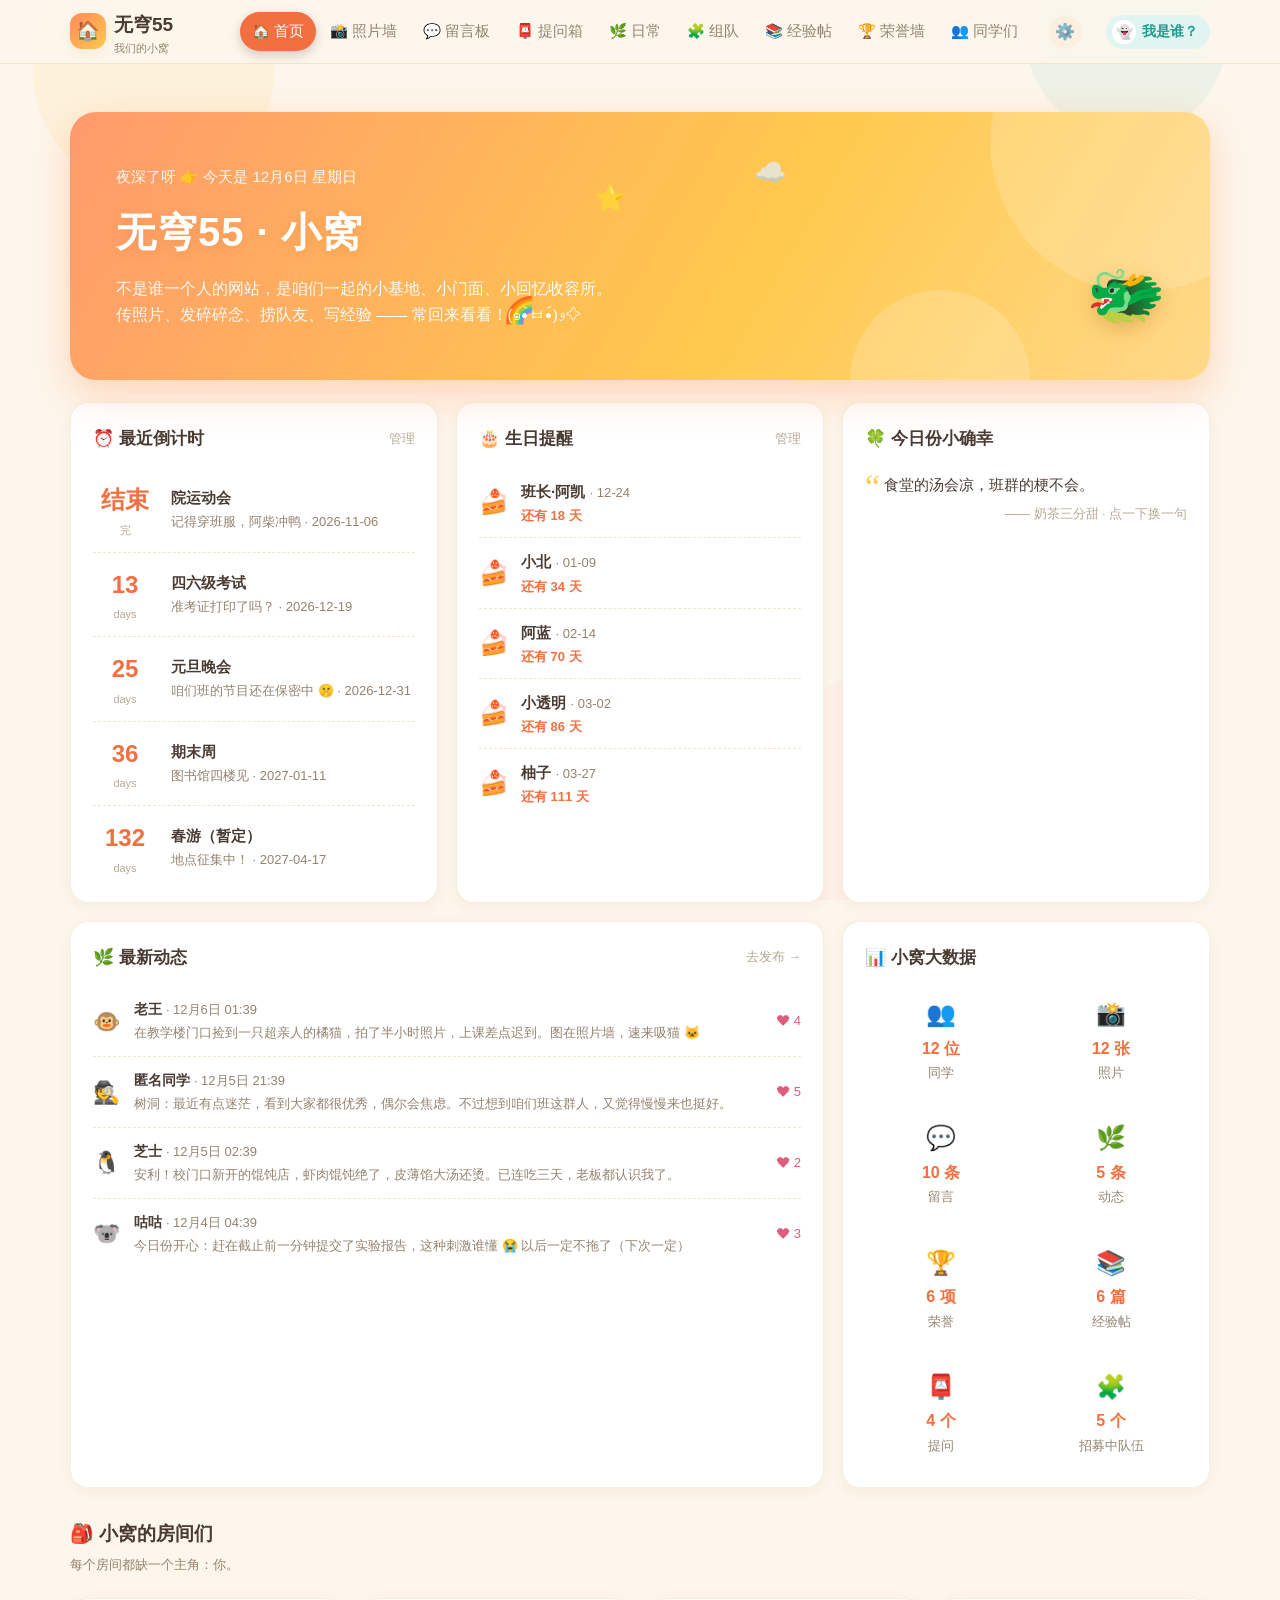
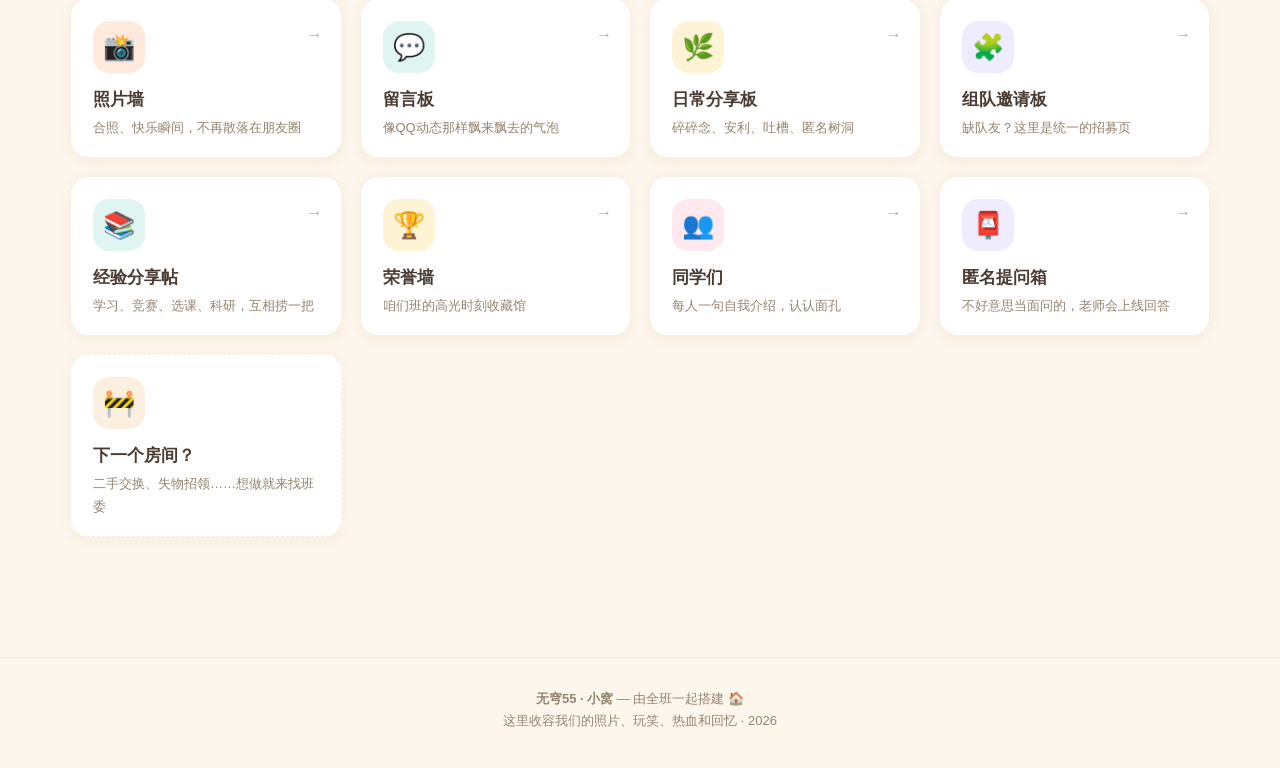
==== index.html @ aca1d526 "🎉 无穹55小窝 v1：照片墙/留言板/提问箱/日常/组队/经验帖/荣誉墙/成员墙 + 个性化主题" ====
<!DOCTYPE html>
<html lang="zh-CN">
<head>
<meta charset="UTF-8">
<meta name="viewport" content="width=device-width, initial-scale=1.0">
<title>无穹55 · 小窝 🏠</title>
<meta name="description" content="无穹55班班级网站：照片墙、留言板、日常分享、组队招募、经验分享、荣誉墙">
<link rel="icon" href="data:image/svg+xml,<svg xmlns='http://www.w3.org/2000/svg' viewBox='0 0 100 100'><text y='.9em' font-size='90'>🏠</text></svg>">
<link rel="stylesheet" href="css/style.css">
<script src="js/theme.js"></script>
</head>
<body data-page="index">

<nav class="nav">
  <div class="nav-inner">
    <div class="logo">
      <span class="logo-ico">🏠</span>
      <span>无穹55<small>我们的小窝</small></span>
    </div>
    <button class="nav-toggle" aria-label="菜单">☰</button>
    <div class="nav-links">
      <a href="index.html" data-nav="index">🏠 首页</a>
      <a href="photos.html" data-nav="photos">📸 照片墙</a>
      <a href="messages.html" data-nav="messages">💬 留言板</a>
      <a href="askbox.html" data-nav="ask">📮 提问箱</a>
      <a href="daily.html" data-nav="daily">🌿 日常</a>
      <a href="teams.html" data-nav="teams">🧩 组队</a>
      <a href="experience.html" data-nav="experience">📚 经验帖</a>
      <a href="honors.html" data-nav="honors">🏆 荣誉墙</a>
      <a href="members.html" data-nav="members">👥 同学们</a>
    </div>
    <button class="nav-gear" id="navGear" title="个性化">⚙️</button>
    <button class="nav-me" id="navMe"></button>
  </div>
</nav>

<div class="wrap">

  <!-- Hero -->
  <section class="hero">
    <div class="hi" id="heroHi">同学你好呀 👋</div>
    <h1>无穹55 · 小窝</h1>
    <p>不是谁一个人的网站，是咱们一起的小基地、小门面、小回忆收容所。<br>
    传照片、发碎碎念、捞队友、写经验 —— 常回来看看！(๑•̀ㅂ•́)و✧</p>
    <span class="hero-dragon" title="摸摸我">🐲</span>
    <div class="hero-stickers">
      <span style="left:46%;top:24%;animation-delay:.4s">⭐</span>
      <span style="left:60%;top:14%;animation-delay:1.2s">☁️</span>
      <span style="left:38%;bottom:18%;animation-delay:.8s">🌈</span>
    </div>
  </section>

  <!-- Widgets -->
  <div class="home-grid">
    <div class="card widget col-4">
      <h3>⏰ 最近倒计时 <a class="more" href="#" id="manageEvents">管理</a></h3>
      <div id="cdList"></div>
    </div>
    <div class="card widget col-4">
      <h3>🎂 生日提醒 <a class="more" href="#" id="manageBirthdays">管理</a></h3>
      <div id="bdList"></div>
    </div>
    <div class="card widget col-4" id="quoteCard">
      <h3>🍀 今日份小确幸</h3>
      <div class="quote" id="quoteText"></div>
    </div>

    <div class="card widget col-8">
      <h3>🌿 最新动态 <a class="more" href="daily.html">去发布 →</a></h3>
      <div id="latestFeed"></div>
    </div>
    <div class="card widget col-4">
      <h3>📊 小窝大数据</h3>
      <div class="boards" style="grid-template-columns:1fr 1fr;margin-top:4px" id="statsGrid"></div>
    </div>
  </div>

  <!-- 板块入口 -->
  <h3 style="margin:30px 0 4px;font-size:19px">🎒 小窝的房间们</h3>
  <p class="muted small" style="margin-bottom:0">每个房间都缺一个主角：你。</p>
  <div class="boards">
    <a class="board-card" href="photos.html">
      <div class="bico" style="background:var(--primary-soft)">📸</div>
      <h3>照片墙</h3><p>合照、快乐瞬间，不再散落在朋友圈</p>
      <span class="arrow">→</span>
    </a>
    <a class="board-card" href="messages.html">
      <div class="bico" style="background:var(--teal-soft)">💬</div>
      <h3>留言板</h3><p>像QQ动态那样飘来飘去的气泡</p>
      <span class="arrow">→</span>
    </a>
    <a class="board-card" href="daily.html">
      <div class="bico" style="background:var(--yellow-soft)">🌿</div>
      <h3>日常分享板</h3><p>碎碎念、安利、吐槽、匿名树洞</p>
      <span class="arrow">→</span>
    </a>
    <a class="board-card" href="teams.html">
      <div class="bico" style="background:var(--violet-soft)">🧩</div>
      <h3>组队邀请板</h3><p>缺队友？这里是统一的招募页</p>
      <span class="arrow">→</span>
    </a>
    <a class="board-card" href="experience.html">
      <div class="bico" style="background:var(--teal-soft)">📚</div>
      <h3>经验分享帖</h3><p>学习、竞赛、选课、科研，互相捞一把</p>
      <span class="arrow">→</span>
    </a>
    <a class="board-card" href="honors.html">
      <div class="bico" style="background:var(--yellow-soft)">🏆</div>
      <h3>荣誉墙</h3><p>咱们班的高光时刻收藏馆</p>
      <span class="arrow">→</span>
    </a>
    <a class="board-card" href="members.html">
      <div class="bico" style="background:var(--pink-soft)">👥</div>
      <h3>同学们</h3><p>每人一句自我介绍，认认面孔</p>
      <span class="arrow">→</span>
    </a>
    <a class="board-card" href="askbox.html">
      <div class="bico" style="background:var(--violet-soft)">📮</div>
      <h3>匿名提问箱</h3><p>不好意思当面问的，老师会上线回答</p>
      <span class="arrow">→</span>
    </a>
    <div class="board-card" style="border-style:dashed;cursor:default">
      <div class="bico" style="background:var(--bg-2)">🚧</div>
      <h3>下一个房间？</h3><p>二手交换、失物招领……想做就来找班委</p>
    </div>
  </div>
</div>

<footer class="footer">
  <b>无穹55 · 小窝</b> — 由全班一起搭建 🏠<br>
  这里收容我们的照片、玩笑、热血和回忆 · <span id="year"></span>
</footer>

<script src="js/common.js"></script>
<script src="js/seed.js"></script>
<script>
/* ---------- 首页逻辑 ---------- */
const QUOTES = [
  ['今天也是被同学们治愈的一天。', '—— 某个潜水员'],
  ['DDL是第一生产力，但朋友是第一续航力。', '—— 咕咕'],
  ['无穹无穹，上下求索，五十五人，一路同行。', '—— 班徽背面（瞎编的）'],
  ['食堂的汤会凉，班群的梗不会。', '—— 奶茶三分甜'],
  ['只要有人在，教室后排也发光。', '—— 老王'],
  ['慢慢来，比较快。', '—— 树洞'],
  ['今天进组打比赛，明天一起领奖状。', '—— 阿北'],
  ['无穹55：我们不是55个人，是1个班。', '—— 班长·阿凯'],
];

function renderHero(){
  const me = getMe();
  const el = document.getElementById('heroHi');
  const now = new Date(), h = now.getHours();
  const hello = h < 6 ? '夜深了' : h < 11 ? '早上好' : h < 14 ? '中午好' : h < 18 ? '下午好' : '晚上好';
  const wk = ['日','一','二','三','四','五','六'][now.getDay()];
  el.textContent = `${hello}呀${me ? '，' + me.name : ''} 👉 今天是 ${now.getMonth()+1}月${now.getDate()}日 星期${wk}`;
}

function renderCountdown(){
  const evs = WQ.get('events', []);
  const box = document.getElementById('cdList');
  if (!evs.length){ box.innerHTML = `<div class="empty" style="padding:24px"><span class="e-ico">📅</span>还没有日程，点右上角"管理"加一个</div>`; return; }
  box.innerHTML = evs.slice(0,5).map(e => {
    const n = WQ.daysToDate(e.date);
    const num = n > 0 ? n : (n === 0 ? '今' : '结束');
    const unit = n > 0 ? '天后' : (n === 0 ? '天就是' : '啦');
    return `<div class="cd-item">
      <div class="cd-num">${num}<small>${n>=0?'days':'完'}</small></div>
      <div><div class="cd-info">${WQ.esc(e.name)}</div>
      <div class="small muted">${WQ.esc(e.note||'')} · ${e.date}</div></div>
    </div>`;
  }).join('');
}

function renderBirthdays(){
  const bds = WQ.get('birthdays', []);
  const box = document.getElementById('bdList');
  if (!bds.length){ box.innerHTML = `<div class="empty" style="padding:24px"><span class="e-ico">🎂</span>还没有生日记录</div>`; return; }
  const sorted = bds.map(b => ({ ...b, days: WQ.daysUntil(b.date) })).sort((a,b) => a.days - b.days);
  box.innerHTML = sorted.slice(0,5).map(b => `
    <div class="bd-item ${b.days === 0 ? 'today' : ''}">
      <span class="cake">${b.days === 0 ? '🎂' : '🍰'}</span>
      <div style="flex:1">
        <b style="font-size:14.5px">${WQ.esc(b.name)}</b>
        <span class="small muted"> · ${b.date}</span>
        <div class="small" style="color:var(--primary-2);font-weight:600">${
          b.days === 0 ? '🎉 今天生日！快去班群祝福！' :
          b.days === 1 ? '明天就生日啦，悄悄准备一下？' :
          `还有 ${b.days} 天`}</div>
      </div>
    </div>`).join('');
}

function renderQuote(){
  const now = new Date();
  const idx = (now.getFullYear()*372 + now.getMonth()*31 + now.getDate()) % QUOTES.length;
  const [q, from] = QUOTES[idx];
  document.getElementById('quoteText').innerHTML =
    `${WQ.esc(q)}<span class="from">${WQ.esc(from)} · 点一下换一句</span>`;
  document.getElementById('quoteCard').onclick = () => {
    const [q2, f2] = QUOTES[Math.floor(Math.random()*QUOTES.length)];
    document.getElementById('quoteText').innerHTML = `${WQ.esc(q2)}<span class="from">${WQ.esc(f2)}</span>`;
  };
}

function renderLatest(){
  const list = WQ.get('daily', []);
  const box = document.getElementById('latestFeed');
  if (!list.length){ box.innerHTML = `<div class="empty" style="padding:24px"><span class="e-ico">🌿</span>还没有动态，去发第一条！</div>`; return; }
  box.innerHTML = [...list].sort((a,b)=>b.ts-a.ts).slice(0,4).map(p => `
    <div class="cd-item" style="cursor:default">
      <span style="font-size:22px">${p.anon ? '🕵️' : WQ.avatarOf(p.by)}</span>
      <div style="flex:1;min-width:0">
        <div style="font-size:14px;font-weight:600">${p.anon ? '匿名同学' : WQ.esc(p.by)}
          <span class="small muted" style="font-weight:400"> · ${WQ.fmt(p.ts)}</span></div>
        <div class="small muted" style="display:-webkit-box;-webkit-line-clamp:2;-webkit-box-orient:vertical;overflow:hidden">${WQ.esc(p.text)}</div>
      </div>
      <span class="small" style="color:#E05C7E">❤ ${p.likes.length}</span>
    </div>`).join('');
}

function renderStats(){
  const items = [
    ['👥', WQ.get('members',[]).length + ' 位', '同学'],
    ['📸', WQ.get('photos',[]).length + ' 张', '照片'],
    ['💬', WQ.get('messages',[]).length + ' 条', '留言'],
    ['🌿', WQ.get('daily',[]).length + ' 条', '动态'],
    ['🏆', WQ.get('honors',[]).length + ' 项', '荣誉'],
    ['📚', WQ.get('xposts',[]).length + ' 篇', '经验帖'],
    ['📮', WQ.get('askbox',[]).length + ' 个', '提问'],
    ['🧩', WQ.get('teams',[]).length + ' 个', '招募中队伍'],
  ];
  document.getElementById('statsGrid').innerHTML = items.map(([e,n,l]) => `
    <div style="text-align:center;padding:8px 4px">
      <div style="font-size:24px">${e}</div>
      <div style="font-weight:800;color:var(--primary-2)">${n}</div>
      <div class="small muted">${l}</div>
    </div>`).join('');
}

/* ---- 倒计时 / 生日 管理 ---- */
function openManage(kind){
  const isEv = kind === 'events';
  const data = WQ.get(kind, []);
  const mask = document.createElement('div');
  mask.className = 'modal-mask show';
  mask.innerHTML = `
  <div class="modal">
    <h3>${isEv ? '⏰ 管理活动倒计时' : '🎂 管理生日提醒'}</h3>
    <div>${data.map((x, i) => `
      <div style="display:flex;align-items:center;gap:8px;padding:8px 0;border-bottom:1px dashed var(--line)">
        <b style="flex:1">${WQ.esc(x.name)}</b>
        <span class="tag ${isEv ? 't2' : 't1'}">${x.date}</span>
        <button class="btn ghost sm" data-i="${i}">删除</button>
      </div>`).join('') || '<div class="muted small" style="padding:10px 0">暂无记录</div>'}
    </div>
    <div style="display:flex;gap:8px;margin-top:14px">
      <input class="input" id="mngName" placeholder="名称（如：运动会 / 张三）" style="flex:1">
      <input class="input" id="mngDate" placeholder="${isEv ? '2026-12-31' : '01-01'}" style="width:130px">
    </div>
    <div class="m-actions">
      <button class="btn ghost" id="mngClose">关闭</button>
      <button class="btn" id="mngAdd">添加</button>
    </div>
  </div>`;
  document.body.appendChild(mask);
  mask.addEventListener('click', e => { if (e.target === mask) mask.remove(); });
  mask.querySelector('#mngClose').onclick = () => mask.remove();
  mask.querySelectorAll('[data-i]').forEach(b => b.onclick = () => {
    data.splice(+b.dataset.i, 1); WQ.set(kind, data); mask.remove(); openManage(kind); refresh();
  });
  mask.querySelector('#mngAdd').onclick = () => {
    const name = mask.querySelector('#mngName').value.trim();
    const date = mask.querySelector('#mngDate').value.trim();
    if (!name || !date) { toast('名称和日期都要填哦'); return; }
    const ok = isEv ? /^\d{4}-\d{2}-\d{2}$/.test(date) : /^\d{2}-\d{2}$/.test(date);
    if (!ok) { toast(isEv ? '日期格式：2026-12-31' : '日期格式：01-01（月-日）'); return; }
    data.push(isEv ? { name, date, note: '' } : { name, date });
    WQ.set(kind, data); mask.remove(); toast('已添加 ✅'); refresh();
  };
}
function refresh(){ renderCountdown(); renderBirthdays(); renderStats(); renderLatest(); renderHero(); }

document.getElementById('manageEvents').onclick = e => { e.preventDefault(); openManage('events'); };
document.getElementById('manageBirthdays').onclick = e => { e.preventDefault(); openManage('birthdays'); };
document.querySelector('.hero-dragon').addEventListener('click', () => { confetti(40); toast('奶龙：欢迎回家！🐲'); });

document.getElementById('year').textContent = new Date().getFullYear();
renderHero(); renderCountdown(); renderBirthdays(); renderQuote(); renderLatest(); renderStats();
</script>
</body>
</html>
---- css/style.css ----
/* ============================================================
   无穹55 · 小窝  —  清新温馨混合风
   主色：珊瑚橙  辅色：湖水青 / 奶油黄 / 樱花粉
   ============================================================ */
:root{
  --bg:        #FDF6EC;
  --bg-2:      #FBF0DF;
  --card:      rgba(255,255,255,var(--card-alpha,1));
  --ink:       #4A3B32;
  --ink-2:     #94836F;
  --ink-3:     #B8A995;
  --primary:   #FF8A5C;
  --primary-2: #F2703F;
  --primary-soft:#FFE9DD;
  --teal:      #3FB8A8;
  --teal-soft: #E0F5F1;
  --yellow:    #FFC94D;
  --yellow-soft:#FFF3D6;
  --pink:      #FF9EB5;
  --pink-soft:  #FFE9EF;
  --violet:    #9B8CFF;
  --violet-soft:#EFECFF;
  --line:      #F1E4D0;
  --card-line: rgba(241,228,208,.6);
  --field-bg:  #FFFEFB;
  --nav-bg:    rgba(253,246,236,.88);
  --shadow:    0 6px 24px rgba(193,141,90,.13);
  --shadow-sm: 0 3px 12px rgba(193,141,90,.10);
  --radius:    18px;
  --radius-sm: 12px;
  --nav-h:     64px;
}

*{ margin:0; padding:0; box-sizing:border-box; }
html{ scroll-behavior:smooth; }
body{
  font-family:-apple-system,BlinkMacSystemFont,"Segoe UI","PingFang SC","Hiragino Sans GB","Microsoft YaHei","Source Han Sans SC",sans-serif;
  background:var(--bg);
  color:var(--ink);
  line-height:1.7;
  min-height:100vh;
  /* 顶部淡淡的云朵纹理 */
  background-image:
    radial-gradient(circle at 12% 8%, rgba(255,201,77,.10) 0 120px, transparent 121px),
    radial-gradient(circle at 88% 4%, rgba(63,184,168,.08) 0 100px, transparent 101px),
    radial-gradient(circle at 70% 90%, rgba(255,158,181,.07) 0 140px, transparent 141px);
  background-attachment:fixed;
}
img{ max-width:100%; display:block; }
a{ color:var(--primary-2); text-decoration:none; }
::selection{ background:var(--primary-soft); }

/* ---------- 顶部导航 ---------- */
.nav{
  position:sticky; top:0; z-index:100;
  height:var(--nav-h);
  background:var(--nav-bg);
  backdrop-filter:blur(12px);
  -webkit-backdrop-filter:blur(12px);
  border-bottom:1px solid var(--line);
}
.nav-inner{
  max-width:1180px; margin:0 auto; padding:0 20px;
  height:100%; display:flex; align-items:center; gap:18px;
}
.logo{
  display:flex; align-items:center; gap:8px;
  font-weight:800; font-size:19px; color:var(--ink);
  cursor:pointer; user-select:none; white-space:nowrap;
}
.logo .logo-ico{
  width:36px; height:36px; border-radius:12px;
  background:linear-gradient(135deg,var(--primary),var(--yellow));
  display:flex; align-items:center; justify-content:center;
  font-size:19px; box-shadow:var(--shadow-sm);
  transition:transform .3s;
}
.logo:hover .logo-ico{ transform:rotate(-8deg) scale(1.06); }
.logo small{ font-size:11px; color:var(--ink-2); font-weight:500; display:block; line-height:1; margin-top:2px;}
.nav-links{ display:flex; gap:2px; margin-left:auto; align-items:center; }
.nav-links a{
  padding:7px 12px; border-radius:99px;
  color:var(--ink-2); font-size:14.5px; font-weight:500;
  transition:.2s; white-space:nowrap;
}
.nav-links a:hover{ background:var(--primary-soft); color:var(--primary-2); }
.nav-links a.active{ background:var(--primary-2); color:#fff; box-shadow:0 4px 12px rgba(0,0,0,.18); }
.nav-me{
  display:flex; align-items:center; gap:6px; margin-left:6px;
  padding:5px 12px 5px 6px; border-radius:99px;
  background:var(--teal-soft); color:var(--teal-2,#1E9C8D);
  font-size:13.5px; font-weight:600; cursor:pointer; border:none;
  font-family:inherit; transition:.2s;
}
.nav-me:hover{ filter:brightness(.96); }
.nav-me .avatar{
  width:24px;height:24px;border-radius:50%;
  background:#fff; display:flex;align-items:center;justify-content:center;font-size:14px;
}
.nav-toggle{ display:none; margin-left:auto; background:none; border:none; font-size:22px; cursor:pointer; color:var(--ink); }

/* ---------- 通用布局 ---------- */
.wrap{ max-width:1180px; margin:0 auto; padding:28px 20px 80px; }
.page-head{ margin:18px 0 24px; }
.page-head h1{ font-size:30px; font-weight:800; display:flex; align-items:center; gap:10px; }
.page-head .sub{ color:var(--ink-2); margin-top:6px; font-size:14.5px; }
.card{
  background:var(--card); border-radius:var(--radius);
  box-shadow:var(--shadow-sm); border:1px solid var(--card-line);
  backdrop-filter:var(--glass,none);
  -webkit-backdrop-filter:var(--glass,none);
  padding:22px;
}
.grid{ display:grid; gap:18px; }
.muted{ color:var(--ink-2); }
.small{ font-size:13px; }

/* ---------- 按钮 ---------- */
.btn{
  display:inline-flex; align-items:center; justify-content:center; gap:6px;
  border:none; cursor:pointer; font-family:inherit; font-weight:600;
  border-radius:99px; padding:9px 20px; font-size:14.5px;
  background:linear-gradient(135deg,var(--primary),var(--primary-2));
  color:#fff; box-shadow:0 5px 14px rgba(255,138,92,.35);
  transition:transform .15s, box-shadow .15s;
}
.btn:hover{ transform:translateY(-2px); box-shadow:0 8px 20px rgba(255,138,92,.42); }
.btn:active{ transform:scale(.97); }
.btn.ghost{
  background:var(--card); color:var(--ink-2);
  box-shadow:none; border:1.5px solid var(--line);
}
.btn.ghost:hover{ color:var(--primary-2); border-color:var(--primary-soft); background:var(--primary-soft); box-shadow:none; }
.btn.sm{ padding:5px 14px; font-size:13px; }
.btn.teal{ background:linear-gradient(135deg,#4FC9B8,var(--teal)); box-shadow:0 5px 14px rgba(63,184,168,.32); }
.btn.yellow{ background:linear-gradient(135deg,#FFD574,var(--yellow)); color:#7A5A00; box-shadow:0 5px 14px rgba(255,201,77,.4); }

/* ---------- 表单 ---------- */
.field{ margin-bottom:14px; }
.field label{ display:block; font-size:13.5px; font-weight:600; color:var(--ink-2); margin-bottom:6px; }
.input, .textarea, .select{
  width:100%; border:1.5px solid var(--line); border-radius:var(--radius-sm);
  padding:10px 14px; font-size:14.5px; font-family:inherit;
  background:var(--field-bg); color:var(--ink); transition:.2s;
}
.input:focus, .textarea:focus, .select:focus{
  outline:none; border-color:var(--primary);
  box-shadow:0 0 0 4px var(--primary-soft);
}
.textarea{ resize:vertical; min-height:90px; }

/* ---------- 标签 chip ---------- */
.chips{ display:flex; flex-wrap:wrap; gap:8px; }
.chip{
  padding:4px 14px; border-radius:99px; font-size:13px; font-weight:500;
  background:var(--bg-2); color:var(--ink-2); cursor:pointer;
  border:1.5px solid transparent; transition:.15s; user-select:none;
}
.chip:hover{ color:var(--primary-2); }
.chip.on{ background:var(--primary-soft); color:var(--primary-2); border-color:var(--primary); }
.tag{
  display:inline-block; padding:1px 10px; border-radius:99px; font-size:12px; font-weight:600;
}
.tag.t1{ background:var(--primary-soft); color:var(--primary-2); }
.tag.t2{ background:var(--teal-soft); color:var(--tag-teal,#1E9C8D); }
.tag.t3{ background:var(--yellow-soft); color:var(--tag-amber,#B07A00); }
.tag.t4{ background:var(--pink-soft); color:#E05C7E; }
.tag.t5{ background:var(--violet-soft); color:var(--violet); }

/* ---------- 首页 Hero ---------- */
.hero{
  position:relative; overflow:hidden;
  border-radius:26px; padding:52px 46px;
  background:linear-gradient(120deg,var(--hero-1,#FF9A6C) 0%, var(--hero-2,#FFC94D) 60%, var(--hero-3,#FFD98A) 100%);
  color:#fff; box-shadow:0 14px 40px rgba(255,150,80,.35);
  margin-top:20px;
}
.hero[data-heromode="photo"]{ background-size:cover; background-position:center; }
/* hero 内容压在名字云/遮罩之上 */
.hero .hi, .hero h1, .hero p{ position:relative; z-index:2; }
/* 全班名字云层 */
.hero-names{
  position:absolute; inset:0; z-index:1;
  pointer-events:none; overflow:hidden;
}
.hero-names span{
  position:absolute; color:#fff; font-weight:800; white-space:nowrap;
  text-shadow:0 1px 8px rgba(60,30,0,.25);
}
/* 横幅遮罩：照片模式保证文字可读 / 深色模式压暗渐变 */
.hero-scrim{ position:absolute; inset:0; z-index:1; pointer-events:none; border-radius:inherit; }
.hero-scrim.photo{ background:linear-gradient(105deg,rgba(20,12,6,.62) 0%,rgba(20,12,6,.28) 70%,rgba(20,12,6,.12) 100%); }
.hero-scrim.dark{ background:linear-gradient(120deg,rgba(0,0,0,.34),rgba(0,0,0,.14)); }
.hero::before,.hero::after{
  content:''; position:absolute; border-radius:50%;
  background:rgba(255,255,255,.16);
}
.hero::before{ width:300px;height:300px; right:-80px; top:-120px; }
.hero::after{ width:180px;height:180px; right:180px; bottom:-90px; }
.hero .hi{ font-size:15px; opacity:.92; font-weight:500; }
.hero h1{ font-size:40px; font-weight:800; letter-spacing:1px; margin:8px 0 10px; text-shadow:0 2px 12px rgba(180,90,20,.18); }
.hero p{ font-size:15.5px; max-width:560px; opacity:.95; }
.hero .hero-dragon{
  position:absolute; right:44px; bottom:30px; font-size:64px;
  cursor:pointer; user-select:none; filter:drop-shadow(0 6px 10px rgba(150,70,0,.25));
  animation:bob 3.2s ease-in-out infinite;
}
@keyframes bob{ 0%,100%{transform:translateY(0) rotate(-4deg)} 50%{transform:translateY(-12px) rotate(4deg)} }
.hero .hero-stickers span{ position:absolute; font-size:26px; opacity:.8; animation:bob 4s ease-in-out infinite; }

/* ---------- 首页 widget ---------- */
.widget h3{
  font-size:17px; font-weight:800; margin-bottom:14px;
  display:flex; align-items:center; gap:8px;
}
.widget h3 .more{ margin-left:auto; font-size:12.5px; font-weight:500; color:var(--ink-3); }
.home-grid{ display:grid; grid-template-columns:repeat(12,1fr); gap:18px; margin-top:22px; }
.col-4{ grid-column:span 4; } .col-6{ grid-column:span 6; } .col-8{ grid-column:span 8; } .col-12{ grid-column:span 12; }

/* 倒计时 */
.cd-item{
  display:flex; align-items:center; gap:14px;
  padding:12px 0; border-bottom:1px dashed var(--line);
}
.cd-item:last-child{ border-bottom:none; padding-bottom:2px; }
.cd-num{
  min-width:64px; text-align:center;
  font-size:24px; font-weight:800; color:var(--primary-2);
  font-variant-numeric:tabular-nums;
}
.cd-num small{ display:block; font-size:11px; color:var(--ink-3); font-weight:500; }
.cd-info{ font-size:14.5px; font-weight:600; }
.cd-info .small{ font-weight:400; }

/* 生日 */
.bd-item{ display:flex; align-items:center; gap:12px; padding:10px 0; border-bottom:1px dashed var(--line); }
.bd-item:last-child{ border-bottom:none; }
.bd-item .cake{ font-size:24px; }
.bd-item.today{ background:var(--pink-soft); border-radius:12px; padding:10px 12px; border:none; margin:2px -12px; }

/* 每日一句 */
.quote{
  font-size:15px; padding:4px 0 2px;
}
.quote::before{ content:'“'; font-size:34px; color:var(--yellow); font-family:Georgia,serif; line-height:0; margin-right:4px; vertical-align:-8px;}
.quote .from{ display:block; text-align:right; color:var(--ink-3); font-size:12.5px; margin-top:6px; }

/* 入口卡片 */
.boards{ display:grid; grid-template-columns:repeat(auto-fill,minmax(240px,1fr)); gap:18px; margin-top:22px; }
.board-card{
  position:relative; display:block;
  background:var(--card); border-radius:var(--radius);
  border:1px solid var(--card-line);
  box-shadow:var(--shadow-sm); padding:22px 22px 18px;
  backdrop-filter:var(--glass,none);
  -webkit-backdrop-filter:var(--glass,none);
  transition:transform .2s, box-shadow .2s; overflow:hidden;
}
.board-card:hover{ transform:translateY(-4px); box-shadow:var(--shadow); }
.board-card .bico{
  width:52px;height:52px;border-radius:16px;
  display:flex;align-items:center;justify-content:center;
  font-size:26px; margin-bottom:12px;
}
.board-card h3{ font-size:16.5px; font-weight:700; margin-bottom:4px; color:var(--ink); }
.board-card p{ font-size:13px; color:var(--ink-2); }
.board-card .arrow{ position:absolute; right:18px; top:22px; color:var(--ink-3); transition:.2s; }
.board-card:hover .arrow{ transform:translateX(4px); color:var(--primary-2); }

/* ---------- 照片墙 ---------- */
.filters{ display:flex; flex-wrap:wrap; gap:8px; margin-bottom:20px; }
.masonry{ column-count:4; column-gap:16px; }
.photo{
  break-inside:avoid; margin-bottom:16px; border-radius:var(--radius);
  overflow:hidden; position:relative; cursor:zoom-in;
  background:var(--card); box-shadow:var(--shadow-sm);
  border:1px solid var(--card-line);
  backdrop-filter:var(--glass,none);
  -webkit-backdrop-filter:var(--glass,none);
  transition:transform .2s;
}
.photo:hover{ transform:translateY(-3px); }
.photo img{ width:100%; }
.photo .ph-holder{
  width:100%; display:flex; align-items:center; justify-content:center;
  font-size:52px;
}
.photo .cap{
  padding:10px 14px 12px; background:var(--card);
}
.photo .cap b{ font-size:14px; font-weight:600; display:block; }
.photo .cap .small{ color:var(--ink-3); }
.photo .del{
  position:absolute; top:10px; right:10px; width:28px;height:28px;
  border-radius:50%; border:none; cursor:pointer;
  background:rgba(0,0,0,.4); color:#fff; font-size:14px;
  opacity:0; transition:.2s;
}
.photo:hover .del{ opacity:1; }

/* lightbox */
.lightbox{
  position:fixed; inset:0; z-index:200;
  background:rgba(40,28,18,.82); backdrop-filter:blur(6px);
  display:none; align-items:center; justify-content:center; flex-direction:column;
  padding:40px; cursor:zoom-out;
}
.lightbox.show{ display:flex; }
.lightbox img,.lightbox .lb-holder{ max-width:min(86vw,900px); max-height:76vh; border-radius:16px; }
.lightbox .lb-holder{
  width:520px; height:380px; display:flex; align-items:center; justify-content:center; font-size:96px;
}
.lightbox .lb-cap{ color:#fff; margin-top:16px; font-size:15px; opacity:.9; }

/* ---------- 留言板气泡 ---------- */
.bubble-pool{
  position:relative; height:420px; overflow:hidden;
  border-radius:var(--radius); background:linear-gradient(180deg,#FFFDF8,#FDF2E2);
  border:1px solid var(--line); box-shadow:var(--shadow-sm);
}
.bub{
  position:absolute; max-width:230px; padding:12px 18px;
  border-radius:22px; font-size:13.5px; line-height:1.55;
  cursor:pointer; user-select:none; white-space:pre-wrap; word-break:break-all;
  box-shadow:0 6px 18px rgba(193,141,90,.16);
  animation:drift ease-in-out infinite alternate;
  transition:transform .2s;
}
.bub:hover{ transform:scale(1.06); z-index:5; }
.bub .who{ display:block; margin-top:6px; font-size:11px; opacity:.65; font-weight:600; }
@keyframes drift{
  from{ transform:translate(0,0) rotate(-2deg); }
  to  { transform:translate(14px,-22px) rotate(2.5deg); }
}
.msg-list{ margin-top:20px; }
.msg-item{
  display:flex; gap:12px; padding:16px 4px; border-bottom:1px dashed var(--line);
}
.msg-item .m-avatar{
  flex:none; width:40px;height:40px;border-radius:14px;
  display:flex;align-items:center;justify-content:center;font-size:20px;
}
.msg-item .m-body{ flex:1; min-width:0; }
.msg-item .m-meta{ font-size:12.5px; color:var(--ink-3); display:flex; gap:10px; align-items:center; }
.msg-item .m-text{ font-size:14.5px; margin:2px 0 4px; white-space:pre-wrap; word-break:break-all;}

/* ---------- 动态 / feed ---------- */
.feed{ display:flex; flex-direction:column; gap:18px; }
.post{ animation:fadeUp .35s ease both; }
@keyframes fadeUp{ from{opacity:0; transform:translateY(10px)} to{opacity:1;transform:none} }
.post-head{ display:flex; align-items:center; gap:12px; margin-bottom:10px; }
.post-head .p-avatar{
  width:44px;height:44px;border-radius:15px;
  display:flex;align-items:center;justify-content:center;font-size:22px;
}
.post-head b{ font-size:15px; }
.post-head .p-time{ font-size:12px; color:var(--ink-3); }
.post-text{ font-size:15px; white-space:pre-wrap; word-break:break-all; }
.post-img{ margin-top:12px; border-radius:14px; overflow:hidden; cursor:zoom-in; max-width:480px; }
.post-foot{
  display:flex; gap:6px; margin-top:12px; padding-top:10px;
  border-top:1px dashed var(--line);
}
.act{
  display:inline-flex; align-items:center; gap:6px;
  background:none; border:none; cursor:pointer; font-family:inherit;
  color:var(--ink-2); font-size:13.5px; padding:6px 12px; border-radius:99px;
  transition:.15s;
}
.act:hover{ background:var(--primary-soft); color:var(--primary-2); }
.act.liked{ color:#E05C7E; font-weight:700; }
.comments{ margin-top:12px; background:var(--bg); border-radius:12px; padding:12px 14px; }
.comment{ display:flex; gap:8px; font-size:13.5px; padding:5px 0; }
.comment b{ color:var(--primary-2); flex:none; }
.c-input{ display:flex; gap:8px; margin-top:8px; }
.c-input input{ flex:1; }

/* 匿名开关 */
.switch{ display:inline-flex; align-items:center; gap:8px; cursor:pointer; user-select:none; font-size:13.5px; color:var(--ink-2); }
.switch .track{
  width:40px;height:22px;border-radius:99px;background:var(--line);
  position:relative; transition:.2s;
}
.switch .track::after{
  content:''; position:absolute; width:16px;height:16px;border-radius:50%;
  background:#fff; top:3px; left:3px; transition:.2s;
  box-shadow:0 1px 4px rgba(0,0,0,.2);
}
.switch input{ display:none; }
.switch input:checked + .track{ background:var(--teal); }
.switch input:checked + .track::after{ left:21px; }

/* ---------- 组队板 ---------- */
.team-grid{ display:grid; grid-template-columns:repeat(auto-fill,minmax(320px,1fr)); gap:18px; }
.team-card{ display:flex; flex-direction:column; gap:10px; }
.team-card.full{ opacity:.72; }
.tc-head{ display:flex; align-items:flex-start; gap:10px; }
.tc-head h3{ font-size:16.5px; font-weight:700; flex:1; }
.tc-desc{ font-size:13.5px; color:var(--ink-2); }
.tc-meta{ display:flex; flex-wrap:wrap; gap:8px; font-size:12.5px; color:var(--ink-2); }
.tc-meta span{ background:var(--bg-2); border-radius:99px; padding:2px 10px; }
.tc-meta .urgent{ background:var(--pink-soft); color:#E05C7E; font-weight:600; }
.tc-bar{ height:8px; border-radius:99px; background:var(--bg-2); overflow:hidden; }
.tc-bar i{ display:block; height:100%; border-radius:99px;
  background:linear-gradient(90deg,var(--teal),#6BD9C9); transition:width .4s; }
.tc-members{ font-size:13px; color:var(--ink-2); }
.tc-actions{ display:flex; gap:8px; margin-top:auto; padding-top:6px; }

/* ---------- 经验帖 ---------- */
.xp-card{ margin-bottom:16px; cursor:pointer; transition:transform .15s; }
.xp-card:hover{ transform:translateY(-2px); }
.xp-head{ display:flex; align-items:center; gap:10px; flex-wrap:wrap; }
.xp-head h3{ font-size:17px; font-weight:700; flex:1; min-width:200px; }
.xp-body{ margin-top:12px; font-size:14.5px; color:#5C4F44; white-space:pre-wrap; }
.xp-summary{ margin-top:10px; font-size:14px; color:var(--ink-2); }
.xp-meta{ display:flex; gap:12px; margin-top:12px; font-size:12.5px; color:var(--ink-3); align-items:center; flex-wrap:wrap; }

/* ---------- 荣誉墙 timeline ---------- */
.timeline{ position:relative; padding-left:34px; }
.timeline::before{
  content:''; position:absolute; left:10px; top:6px; bottom:6px;
  width:3px; border-radius:3px;
  background:linear-gradient(180deg,var(--yellow),var(--primary),var(--pink));
}
.tl-item{ position:relative; margin-bottom:22px; }
.tl-item::before{
  content:''; position:absolute; left:-31px; top:8px;
  width:15px;height:15px;border-radius:50%;
  background:#fff; border:3.5px solid var(--primary);
  box-shadow:0 0 0 4px var(--primary-soft);
}
.tl-item .tl-date{ font-size:12.5px; color:var(--ink-3); font-weight:600; }
.tl-item h3{ font-size:16.5px; font-weight:700; margin:2px 0 4px; }
.tl-item p{ font-size:13.5px; color:var(--ink-2); }
.tl-medal{ font-size:22px; margin-right:6px; }

/* ---------- 成员墙 ---------- */
.member-grid{ display:grid; grid-template-columns:repeat(auto-fill,minmax(210px,1fr)); gap:16px; }
.member{
  text-align:center; padding:24px 16px 18px; position:relative;
  transition:transform .2s;
}
.member:hover{ transform:translateY(-4px) rotate(-1deg); }
.member .m-emoji{
  width:68px;height:68px;margin:0 auto 10px;border-radius:24px;
  display:flex;align-items:center;justify-content:center;font-size:34px;
  box-shadow:var(--shadow-sm);
}
.member b{ font-size:16px; display:block; }
.member .m-tagline{ font-size:12.5px; color:var(--ink-2); margin:4px 0 8px; min-height:2.4em; }
.member .m-tags{ display:flex; flex-wrap:wrap; gap:5px; justify-content:center; }

/* ---------- 发布框 ---------- */
.composer .c-row{ display:flex; gap:10px; align-items:flex-start; }
.composer .c-avatar{ flex:none; }
.composer .c-main{ flex:1; }
.composer .c-tools{ display:flex; align-items:center; gap:14px; margin-top:10px; flex-wrap:wrap; }
.composer .c-tools .spacer{ flex:1; }
.img-pick{
  display:inline-flex; align-items:center; gap:6px;
  font-size:13.5px; color:var(--ink-2); cursor:pointer;
  padding:6px 12px; border-radius:99px; border:1.5px dashed var(--line);
  transition:.15s;
}
.img-pick:hover{ color:var(--primary-2); border-color:var(--primary); background:var(--primary-soft); }
.preview-imgs{ display:flex; gap:10px; flex-wrap:wrap; margin-top:10px; }
.preview-imgs .pv{ position:relative; }
.preview-imgs img{ height:84px; border-radius:10px; }
.preview-imgs .pv .x{
  position:absolute; top:-7px; right:-7px; width:20px;height:20px;
  border-radius:50%; background:#43392E; color:#fff; border:none;
  font-size:11px; cursor:pointer; line-height:1;
}

/* ---------- 空状态 / toast / modal ---------- */
.empty{
  text-align:center; padding:50px 20px; color:var(--ink-3);
}
.empty .e-ico{ font-size:46px; display:block; margin-bottom:10px; }
.toast{
  position:fixed; left:50%; bottom:36px; transform:translateX(-50%) translateY(20px);
  background:#43392E; color:#fff; padding:10px 22px; border-radius:99px;
  font-size:14px; z-index:300; opacity:0; pointer-events:none;
  transition:.3s; box-shadow:0 10px 30px rgba(0,0,0,.25);
}
.toast.show{ opacity:1; transform:translateX(-50%) translateY(0); }
.modal-mask{
  position:fixed; inset:0; z-index:200; display:none;
  background:rgba(40,28,18,.5); backdrop-filter:blur(4px);
  align-items:center; justify-content:center; padding:20px;
}
.modal-mask.show{ display:flex; }
.modal{
  background:var(--card); border-radius:22px; padding:28px;
  width:min(480px,94vw); max-height:86vh; overflow:auto;
  box-shadow:0 24px 60px rgba(0,0,0,.22);
  animation:pop .25s ease;
}
@keyframes pop{ from{transform:scale(.92); opacity:0} to{transform:scale(1);opacity:1} }
.modal h3{ font-size:18px; margin-bottom:16px; }
.modal .m-actions{ display:flex; gap:10px; justify-content:flex-end; margin-top:18px; }

/* ---------- 彩蛋：奶龙 & 彩纸 ---------- */
.nailong{
  position:fixed; z-index:400; font-size:54px; cursor:pointer;
  filter:drop-shadow(0 8px 14px rgba(0,0,0,.2));
  animation:bob 2.4s ease-in-out infinite;
}
.confetti-bit{
  position:fixed; top:-20px; z-index:399; pointer-events:none;
  border-radius:3px; animation:fall linear forwards;
}
@keyframes fall{ to{ transform:translateY(110vh) rotate(720deg); opacity:.9; } }
.shake{ animation:shake .5s; }
@keyframes shake{
  0%,100%{transform:translateX(0)}
  20%{transform:translateX(-6px) rotate(-.4deg)}
  40%{transform:translateX(6px) rotate(.4deg)}
  60%{transform:translateX(-4px)}
  80%{transform:translateX(4px)}
}

/* ---------- 页脚 ---------- */
.footer{
  border-top:1px solid var(--line); margin-top:40px;
  padding:30px 20px 36px; text-align:center; color:var(--ink-2); font-size:13px;
}
/* 页脚文字直接坐在壁纸上，加一层随明暗变化的半透明底，保证任何壁纸都可读 */
html[data-mode="light"] .footer{ background:rgba(253,246,236,.78); backdrop-filter:blur(10px); -webkit-backdrop-filter:blur(10px); }
html[data-mode="dark"] .footer{ background:rgba(18,14,10,.55); backdrop-filter:blur(10px); -webkit-backdrop-filter:blur(10px); }
.footer b{ color:var(--ink-2); }

/* 占位符颜色跟随主题 */
.input::placeholder, .textarea::placeholder{ color:var(--ink-3); opacity:.9; }

/* ---------- 响应式 ---------- */
@media (max-width:960px){
  .masonry{ column-count:3; }
  .home-grid{ grid-template-columns:1fr 1fr; }
  .col-4,.col-6,.col-8{ grid-column:span 12; }
  .hero{ padding:36px 26px; }
  .hero h1{ font-size:30px; }
  .hero .hero-dragon{ font-size:46px; right:20px; bottom:18px; }
}
@media (max-width:768px){
  .nav-toggle{ display:block; }
  .nav-links{
    display:none; position:absolute; top:var(--nav-h); left:0; right:0;
    background:rgba(253,246,236,.98); backdrop-filter:blur(12px);
    flex-direction:column; align-items:stretch; padding:12px 20px 18px;
    border-bottom:1px solid var(--line); gap:4px;
  }
  html[data-mode="dark"] .nav-links{ background:rgba(39,33,25,.98); }
  .nav-links.open{ display:flex; }
  .nav-links a{ padding:11px 14px; }
  .nav-me{ margin-left:auto; }
  .masonry{ column-count:2; }
  .home-grid{ grid-template-columns:1fr; }
  .wrap{ padding:18px 14px 60px; }
}
@media (max-width:480px){
  .masonry{ column-count:1; }
}

/* ============================================================
   个性化：主题色 / 壁纸 / 透明度 / 毛玻璃（参考 Telegram 遮罩 + Discord 主题）
   ============================================================ */
/* 主题色（accent）与界面明暗（mode）解耦：可任意组合，如 葡萄紫×深色 */
html[data-accent="teal"]  { --primary:#2FB3A3; --primary-2:#1E9184; --primary-soft:#DDF3F0; --hero-1:#3FBFB0; --hero-2:#7ADCC9; --hero-3:#C9F2E9; }
html[data-accent="pink"]  { --primary:#F27B9D; --primary-2:#D95C82; --primary-soft:#FDE6ED; --hero-1:#F27B9D; --hero-2:#FFA9C2; --hero-3:#FFD9E4; }
html[data-accent="violet"]{ --primary:#8B7CF0; --primary-2:#6F5FE0; --primary-soft:#ECE9FD; --hero-1:#8B7CF0; --hero-2:#B3A6F8; --hero-3:#DCD7FD; }
html[data-accent="mint"]  { --primary:#2EB67D; --primary-2:#1F9B66; --primary-soft:#E0F4EB; --hero-1:#2FB67F; --hero-2:#74D9A9; --hero-3:#C4EED7; }
html[data-mode="dark"]{
  --bg:#272119; --bg-2:#342C22;
  --ink:#F0E7DB; --ink-2:#C6B9A5; --ink-3:#A3967F;
  --line:#463C2F;
  --card:rgba(41,35,27,var(--card-alpha,1));
  --card-line:rgba(255,255,255,.08);
  --field-bg:#332C22;
  --nav-bg:rgba(39,33,25,.88);
  --primary-soft:rgba(255,138,92,.16);
  --teal-soft:rgba(63,184,168,.14);
  --yellow-soft:rgba(255,201,77,.12);
  --pink-soft:rgba(255,158,181,.12);
  --violet-soft:rgba(155,140,255,.14);
  --teal:#5BC9B9; --violet:#AC9FFF;
  --tag-teal:#5FD3C4; --tag-amber:#FFD574; --teal-2:#6FE0D0;
  --shadow:0 6px 24px rgba(0,0,0,.3);
  --shadow-sm:0 3px 12px rgba(0,0,0,.22);
}
html[data-mode="light"]{ --tag-teal:#1E9C8D; --tag-amber:#B07A00; --teal-2:#1E9C8D; }
html[data-mode="dark"] body{ background-image:none; }
html[data-mode="dark"] .bubble-pool{ background:linear-gradient(180deg,#332C22,#2A2419); }
html[data-mode="dark"] .nav-me{ background:rgba(63,184,168,.16); }
html[data-mode="dark"] .lightbox .lb-cap{ color:#ddd; }
html[data-mode="dark"] .hero{ box-shadow:0 14px 40px rgba(0,0,0,.45); }

/* 壁纸层 & 遮罩层（theme.js 创建） */
.wall-layer{
  position:fixed; inset:0; z-index:-2;
  background-size:cover; background-position:center; background-attachment:fixed;
  pointer-events:none;
}
.dim-layer{
  position:fixed; inset:0; z-index:-1;
  background:#000; opacity:var(--dim,0); pointer-events:none;
}

/* 导航 ⚙️ 按钮（color 必须跟主题走：⚙️ 在部分系统渲染为单色符号） */
.nav-gear{
  flex:none; width:34px; height:34px; border-radius:50%;
  border:none; cursor:pointer; background:var(--bg-2);
  color:var(--ink); font-size:16px; line-height:1; transition:transform .3s;
}
.nav-gear:hover{ transform:rotate(60deg); }

/* 个性化面板内部件 */
.set-row{ margin-bottom:18px; }
.set-row > b{ display:block; font-size:13.5px; color:var(--ink-2); margin-bottom:8px; font-weight:600; }
.swatch{
  width:34px; height:34px; border-radius:12px; cursor:pointer;
  border:2.5px solid transparent; transition:.15s;
  display:inline-flex; align-items:center; justify-content:center; font-size:15px;
}
.swatch.on{ border-color:var(--ink); transform:scale(1.12); }
.wall-opt{
  width:74px; height:46px; border-radius:10px; cursor:pointer;
  border:2.5px solid transparent; display:inline-flex; align-items:center;
  justify-content:center; font-size:11px; color:#fff; text-shadow:0 1px 3px rgba(0,0,0,.35);
}
.wall-opt.on{ border-color:var(--ink); }
input[type=range]{ accent-color:var(--primary); width:100%; }
.range-val{ font-size:12px; color:var(--ink-3); margin-left:8px; }

/* ============================================================
   匿名提问箱
   ============================================================ */
.qa-card{ margin-bottom:14px; }
.qa-head{ display:flex; align-items:flex-start; gap:10px; }
.qa-q{ flex:1; min-width:200px; font-size:15px; font-weight:600; line-height:1.65; }
.qa-status{ flex:none; padding:2px 10px; border-radius:99px; font-size:12px; font-weight:700; }
.qa-status.wait{ background:var(--yellow-soft); color:var(--tag-amber,#B07A00); }
.qa-status.done{ background:var(--teal-soft); color:var(--teal); }
.qa-meta{ display:flex; gap:12px; align-items:center; margin-top:8px; font-size:12.5px; color:var(--ink-3); flex-wrap:wrap; }
.qa-vote{
  background:none; border:1.5px solid var(--line); border-radius:99px;
  padding:3px 12px; font-size:12.5px; color:var(--ink-2); cursor:pointer;
  font-family:inherit; transition:.15s;
}
.qa-vote:hover{ border-color:var(--primary); color:var(--primary-2); }
.qa-vote.voted{ background:var(--primary-soft); border-color:var(--primary); color:var(--primary-2); font-weight:700; }
.answer{ background:var(--bg); border-radius:12px; padding:12px 14px; margin-top:10px; }
.answer .a-top{ display:flex; align-items:center; gap:8px; margin-bottom:4px; }
.a-role{ display:inline-block; padding:1px 10px; border-radius:99px; font-size:12px; font-weight:700; }
.a-role.r1{ background:var(--primary-soft); color:var(--primary-2); }
.a-role.r2{ background:var(--teal-soft); color:var(--teal); }
.a-role.r3{ background:var(--violet-soft); color:var(--violet); }
.a-role.r4{ background:var(--pink-soft); color:#E05C7E; }
.answer .a-text{ font-size:14px; white-space:pre-wrap; }
.answer .a-time{ font-size:11.5px; color:var(--ink-3); text-align:right; margin-top:4px; }
.a-form{ margin-top:10px; border:1.5px dashed var(--line); border-radius:12px; padding:12px; }
.a-form .row{ display:flex; gap:8px; margin-bottom:8px; flex-wrap:wrap; }
.teacher-badge{
  display:inline-flex; align-items:center; gap:6px;
  padding:5px 14px; border-radius:99px; font-size:13px; font-weight:700;
  background:var(--violet-soft); color:var(--violet); cursor:pointer; border:none; font-family:inherit;
}

/* 成员卡个人主页链接 */
.m-link{
  display:inline-block; margin-top:8px; font-size:12.5px; font-weight:600;
  padding:3px 12px; border-radius:99px;
  background:var(--teal-soft); color:var(--teal); text-decoration:none;
}
.m-link:hover{ filter:brightness(.95); }

/* emoji 迸发画布 */
#emoji-canvas{ position:fixed; inset:0; pointer-events:none; z-index:500; }
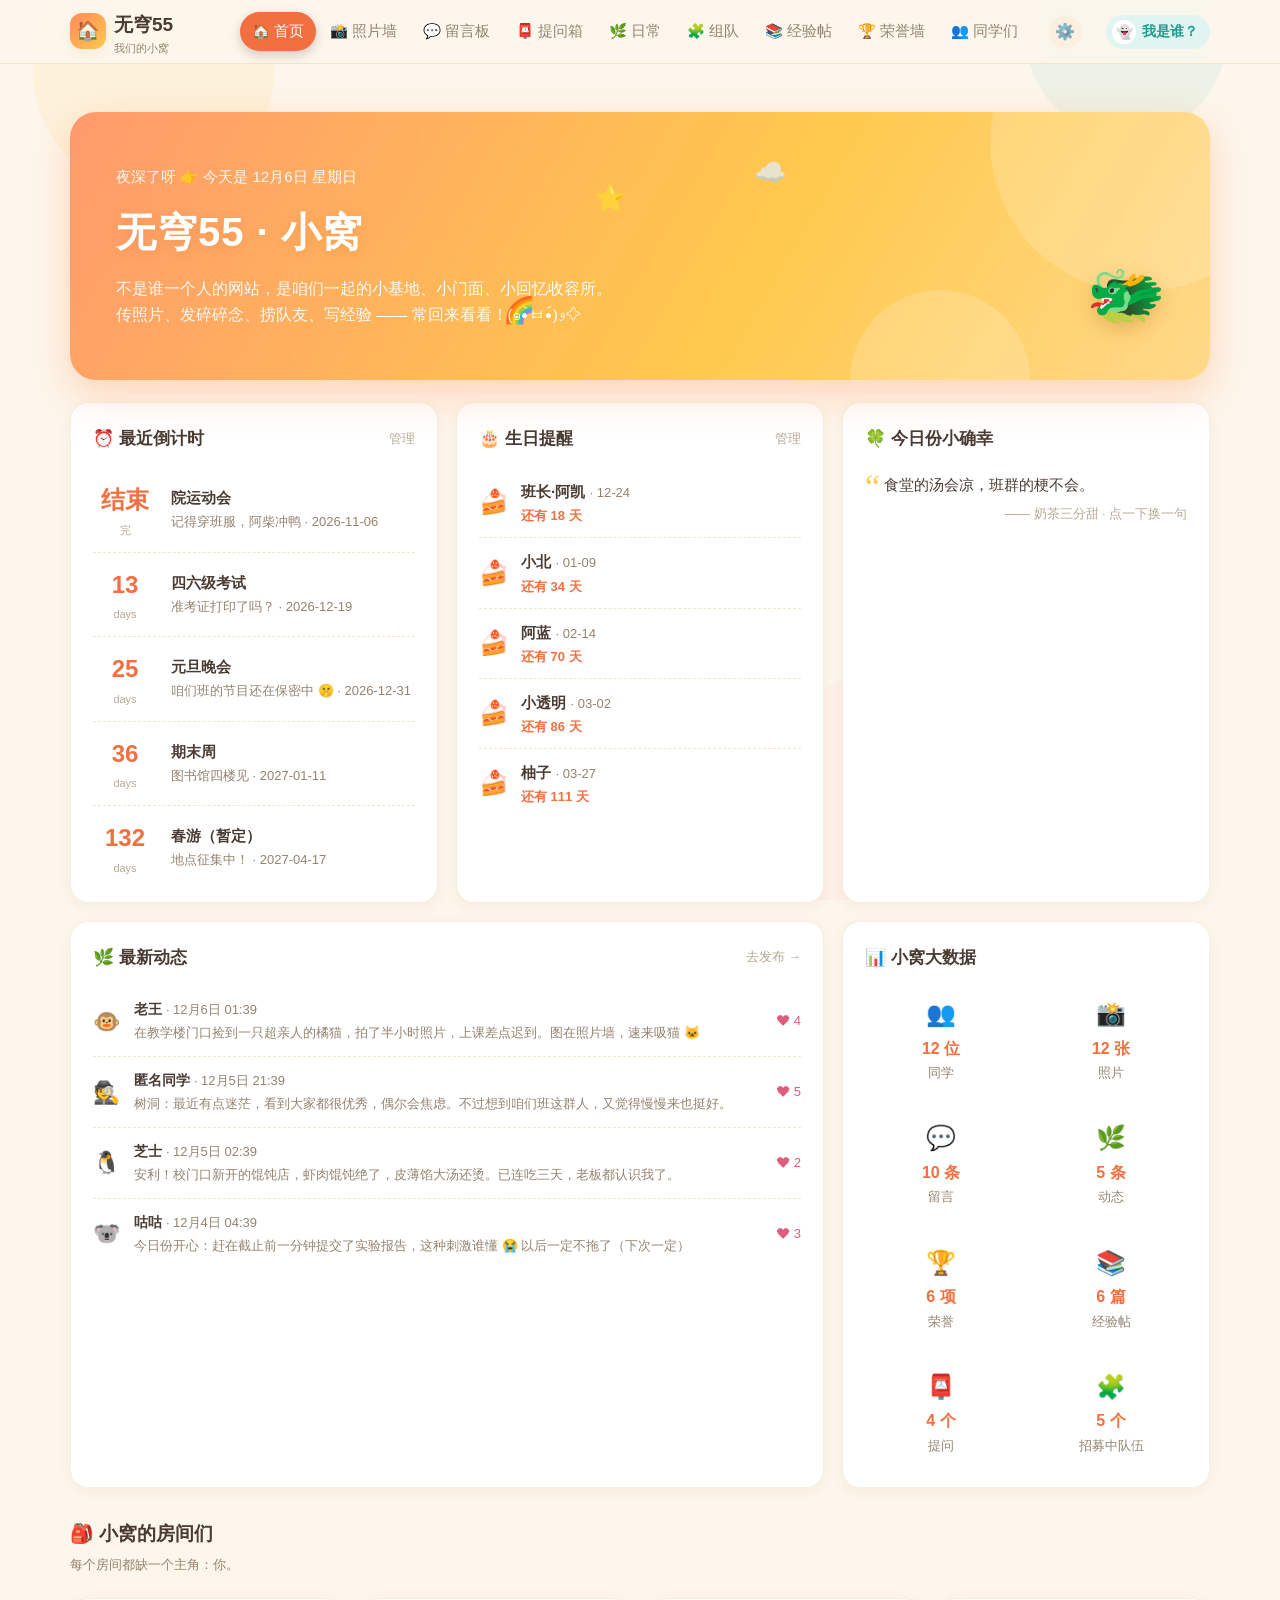
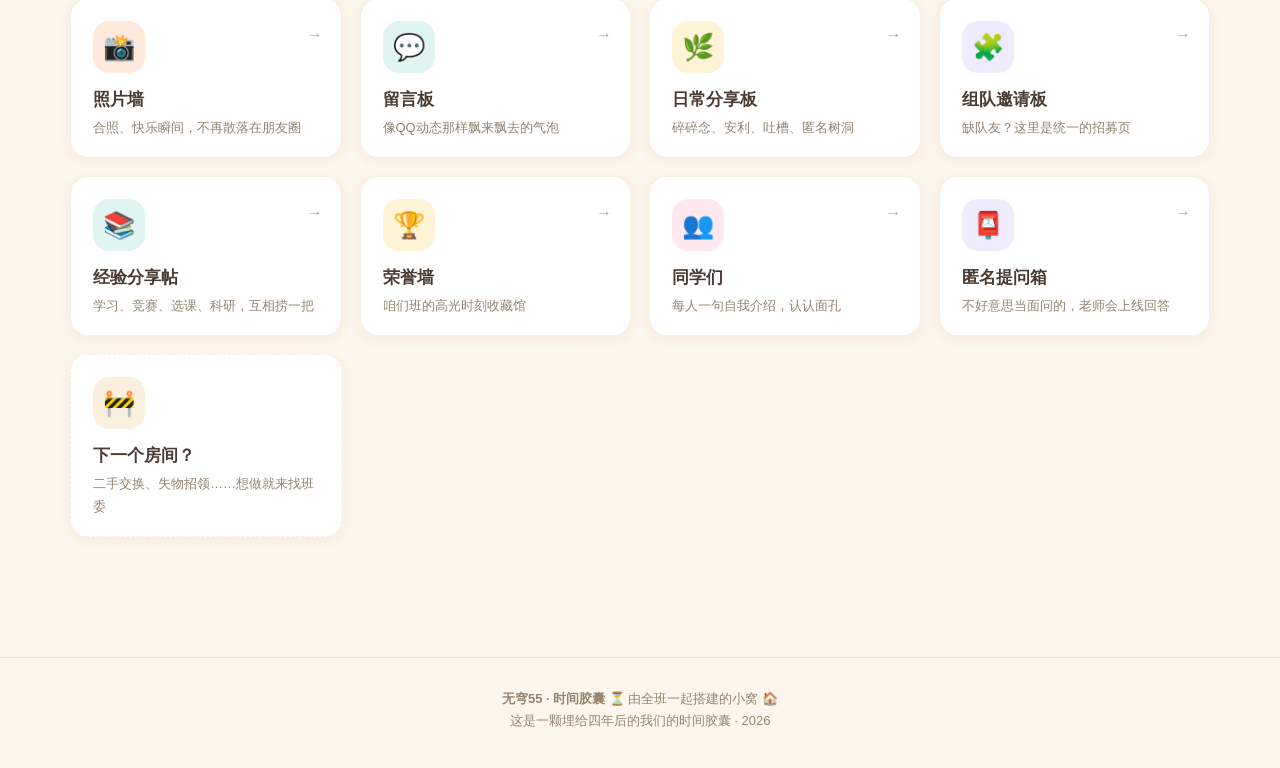
==== commit c19ca07a: "⏳ 页脚点题：埋给四年后我们的时间胶囊" ====
--- a/index.html
+++ b/index.html
@@ -127,8 +127,8 @@
 </div>
 
 <footer class="footer">
-  <b>无穹55 · 小窝</b> — 由全班一起搭建 🏠<br>
-  这里收容我们的照片、玩笑、热血和回忆 · <span id="year"></span>
+  <b>无穹55 · 时间胶囊</b> ⏳ 由全班一起搭建的小窝 🏠<br>
+  这是一颗埋给四年后的我们的时间胶囊 · <span id="year"></span>
 </footer>
 
 <script src="js/common.js"></script>
